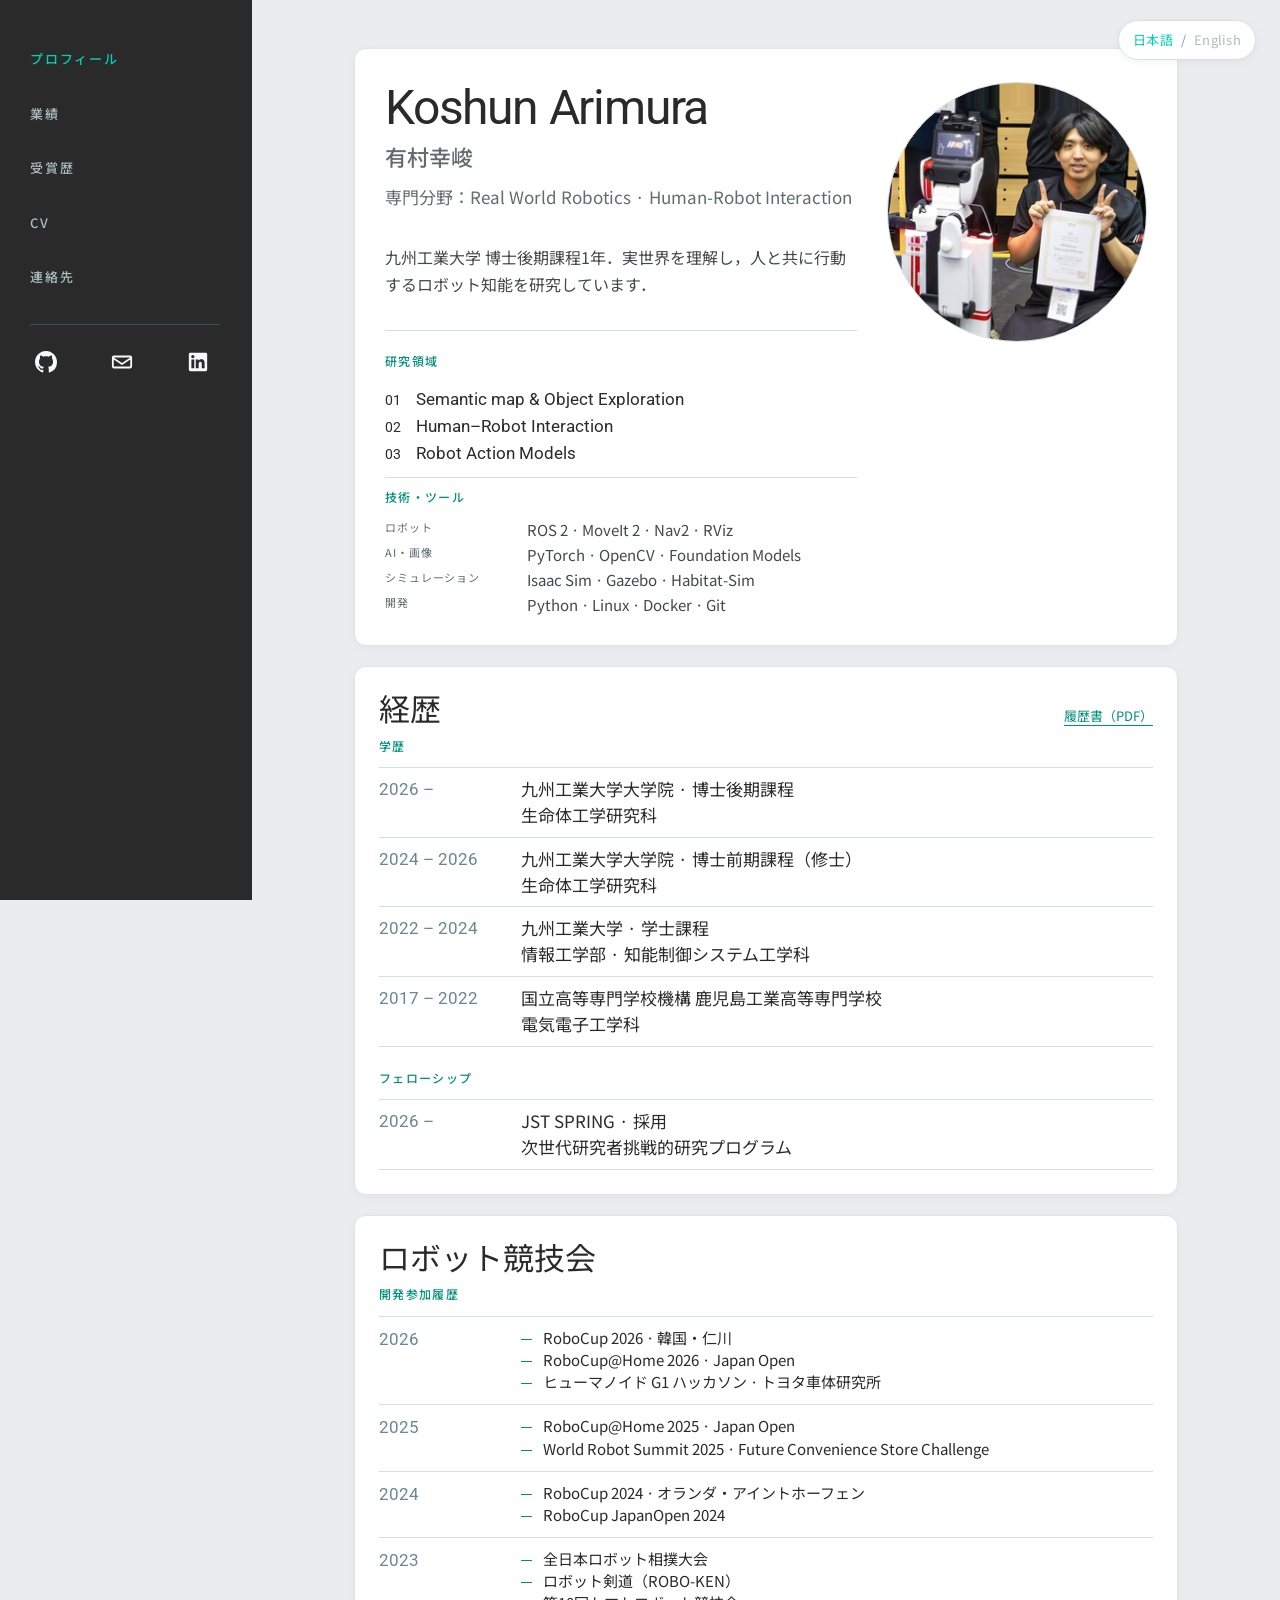
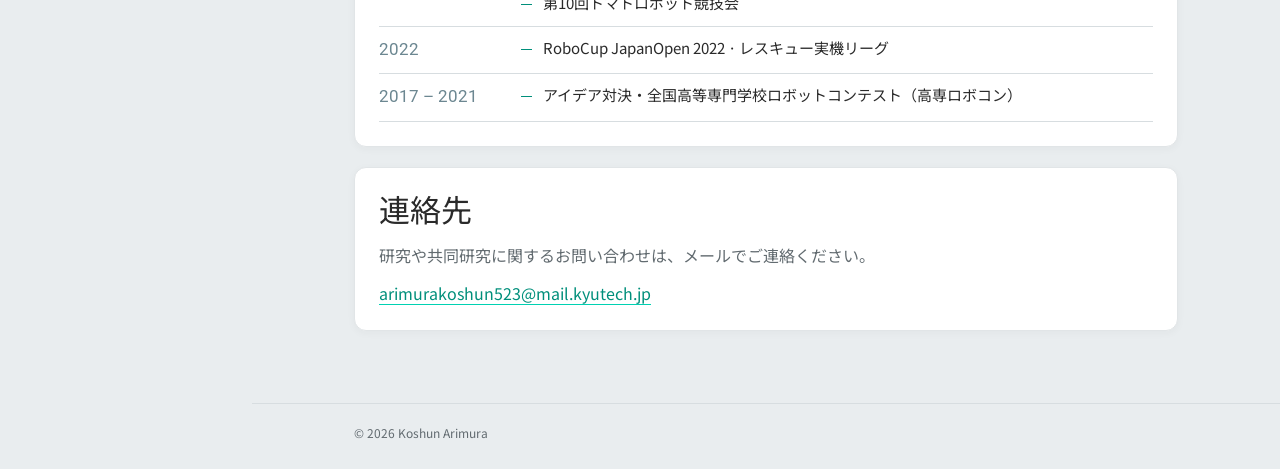
==== ja/index.html @ 0708bdfe "Rename Japanese robotics history label" ====
<!doctype html>
<html lang="ja">
<head>
    <meta charset="utf-8">
    <meta name="viewport" content="width=device-width, initial-scale=1">
    <meta name="description" content="有村幸峻（Koshun Arimura）の公式サイト。九州工業大学博士後期課程で、実世界ロボティクスとHuman–Robot Interactionを研究しています。">
    <meta property="og:site_name" content="Koshun Arimura">
    <meta property="og:title" content="有村幸峻 | Koshun Arimura — ロボティクス研究者">
    <meta property="og:description" content="九州工業大学博士後期課程。実世界ロボティクスとHuman–Robot Interactionを研究しています。">
    <meta property="og:url" content="https://arimurakoshun.github.io/ja/">
    <meta property="og:type" content="website">
    <meta property="og:image" content="https://arimurakoshun.github.io/images/portrait-circle.png">
    <title>有村幸峻 | Koshun Arimura — ロボティクス研究者</title>
    <link rel="alternate" hreflang="en" href="https://arimurakoshun.github.io/">
    <link rel="alternate" hreflang="ja" href="https://arimurakoshun.github.io/ja/">
    <link rel="alternate" hreflang="x-default" href="https://arimurakoshun.github.io/">
    <link rel="icon" href="/favicon.ico" sizes="32x32">
    <link rel="icon" href="/favicon.png" type="image/png" sizes="192x192">
    <link rel="apple-touch-icon" href="/apple-touch-icon.png">
    <link rel="preconnect" href="https://fonts.googleapis.com">
    <link rel="preconnect" href="https://fonts.gstatic.com" crossorigin>
    <link href="https://fonts.googleapis.com/css2?family=Roboto:wght@400;500;600&family=Noto+Sans+JP:wght@400;500;600&family=Oswald:wght@400;500&family=Playfair+Display:wght@400;500&display=swap" rel="stylesheet">
    <link rel="stylesheet" href="../styles.css?v=21">
    <script type="application/ld+json">
    {"@context":"https://schema.org","@type":"Person","name":"Koshun Arimura","alternateName":["Arimura Koshun","有村幸峻","Arimura Koushun"],"url":"https://arimurakoshun.github.io","jobTitle":"Ph.D. Student","affiliation":{"@type":"CollegeOrUniversity","name":"Kyushu Institute of Technology"},"knowsAbout":["Open-World Robotics","Human-Robot Interaction","Robot Action Models"]}
    </script>
    <script type="application/ld+json">
    {
      "@context": "https://schema.org",
      "@type": "WebSite",
      "name": "Koshun Arimura",
      "alternateName": ["有村幸峻", "arimurakoshun.github.io"],
      "url": "https://arimurakoshun.github.io/"
    }
    </script>
    <script src="../main.js" defer></script>
</head>
<body data-page="about">
    <div id="site-sidebar">
        <aside class="site-sidebar">
            <nav class="sidebar-nav" aria-label="Primary navigation">
                <a href="index.html#about" aria-current="page">プロフィール</a>
                <a href="publications.html">業績</a>
                <a href="awards.html">受賞歴</a>
                <a href="https://drive.google.com/file/d/1xxpqyVTEw8NTMN-69hKBbmtLLa6-XXoB/view?usp=sharing" target="_blank" rel="noopener noreferrer">CV</a>
                <a href="index.html#contact">連絡先</a>
            </nav>
        </aside>
    </div>
    <nav class="language-switch" id="site-language-switch" aria-label="Language">
        <a href="/ja/index.html" aria-current="page">日本語</a><span>/</span><a href="/">English</a>
    </nav>
    <main class="page-main">
        <section class="about-hero content" id="about" aria-labelledby="about-title">
            <div class="hero-grid">
                <div class="hero-copy">
                    <h1 id="about-title">Koshun Arimura</h1>
                    <p class="hero-name-ja" lang="ja">有村幸峻</p>
                    <p class="specialties">専門分野：Real World Robotics · Human-Robot Interaction</p>
                    <div class="intro-copy">
                        <p>九州工業大学 博士後期課程1年．実世界を理解し，人と共に行動するロボット知能を研究しています．</p>
                    </div>
                    <div class="hero-detail">
                        <h2 class="eyebrow">研究領域</h2>
                        <ol class="focus-list">
                            <li><span class="focus-index">01</span>Semantic map &amp; Object Exploration</li>
                            <li><span class="focus-index">02</span>Human–Robot Interaction</li>
                            <li><span class="focus-index">03</span>Robot Action Models</li>
                        </ol>
                    </div>
                    <div class="hero-detail tools-detail">
                        <h2 class="eyebrow">技術・ツール</h2>
                        <dl class="tool-list">
                            <div><dt>ロボット</dt><dd>ROS 2 · MoveIt 2 · Nav2 · RViz</dd></div>
                            <div><dt>AI・画像</dt><dd>PyTorch · OpenCV · Foundation Models</dd></div>
                            <div><dt>シミュレーション</dt><dd>Isaac Sim · Gazebo · Habitat-Sim</dd></div>
                            <div><dt>開発</dt><dd>Python · Linux · Docker · Git</dd></div>
                        </dl>
                    </div>
                </div>
                <figure class="portrait"><img src="../images/portrait-circle.png" alt="サービスロボットと有村幸峻" width="260" height="260"></figure>
            </div>
        </section>

        <section class="section-shell" id="cv" aria-labelledby="cv-title">
            <div class="content">
                <div class="section-title-row">
                    <h2 class="section-title" id="cv-title">経歴</h2>
                    <a class="cv-pdf-link" href="https://drive.google.com/file/d/1xxpqyVTEw8NTMN-69hKBbmtLLa6-XXoB/view?usp=sharing" target="_blank" rel="noopener noreferrer">履歴書（PDF）</a>
                </div>
                <h3 class="eyebrow section-eyebrow">学歴</h3>
                <div class="cv-list">
                    <div class="cv-row"><span class="year">2026 –</span><div><p>九州工業大学大学院 · 博士後期課程</p><p>生命体工学研究科</p></div></div>
                    <div class="cv-row"><span class="year">2024 – 2026</span><div><p>九州工業大学大学院 · 博士前期課程（修士）</p><p>生命体工学研究科</p></div></div>
                    <div class="cv-row"><span class="year">2022 – 2024</span><div><p>九州工業大学 · 学士課程</p><p>情報工学部 · 知能制御システム工学科</p></div></div>
                    <div class="cv-row"><span class="year">2017 – 2022</span><div><p>国立高等専門学校機構 鹿児島工業高等専門学校</p><p>電気電子工学科</p></div></div>
                </div>

                <h3 class="eyebrow section-eyebrow fellowship-heading">フェローシップ</h3>
                <div class="cv-list">
                    <div class="cv-row"><span class="year">2026 –</span><div><p>JST SPRING · 採用</p><p>次世代研究者挑戦的研究プログラム</p></div></div>
                </div>
            </div>
        </section>

        <section class="section-shell" id="competitions" aria-labelledby="competitions-title">
            <div class="content">
                <h2 class="section-title" id="competitions-title">ロボット競技会</h2>
                <p class="eyebrow section-eyebrow">開発参加履歴</p>
                <div class="competition-list">
                    <div class="competition-row"><span class="year">2026</span><ul><li>RoboCup 2026 · 韓国・仁川</li><li>RoboCup@Home 2026 · Japan Open</li><li>ヒューマノイド G1 ハッカソン · トヨタ車体研究所</li></ul></div>
                    <div class="competition-row"><span class="year">2025</span><ul><li>RoboCup@Home 2025 · Japan Open</li><li>World Robot Summit 2025 · Future Convenience Store Challenge</li></ul></div>
                    <div class="competition-row"><span class="year">2024</span><ul><li>RoboCup 2024 · オランダ・アイントホーフェン</li><li>RoboCup JapanOpen 2024</li></ul></div>
                    <div class="competition-row"><span class="year">2023</span><ul><li>全日本ロボット相撲大会</li><li>ロボット剣道（ROBO-KEN）</li><li>第10回トマトロボット競技会</li></ul></div>
                    <div class="competition-row"><span class="year">2022</span><ul><li>RoboCup JapanOpen 2022 · レスキュー実機リーグ</li></ul></div>
                    <div class="competition-row"><span class="year">2017 – 2021</span><ul><li>アイデア対決・全国高等専門学校ロボットコンテスト（高専ロボコン）</li></ul></div>
                </div>
            </div>
        </section>

        <section class="section-shell contact-section" id="contact" aria-labelledby="contact-title">
            <div class="content">
                <h2 class="section-title" id="contact-title">連絡先</h2>
                <p>研究や共同研究に関するお問い合わせは、メールでご連絡ください。</p>
                <a href="mailto:arimurakoshun523@mail.kyutech.jp">arimurakoshun523@mail.kyutech.jp</a>
            </div>
        </section>
        <footer id="site-footer"></footer>
    </main>
</body>
</html>
---- styles.css ----
:root {
    color-scheme: light;
    --background: #e9edef;
    --ink: #2a2a2a;
    --soft: #626b70;
    --line: #d7dde0;
    --accent: #00d1b2;
    --accent-dark: #008f7b;
    --sidebar-width: 252px;
    --serif: Roboto, 'Noto Sans JP', sans-serif;
    --sans: Roboto, 'Noto Sans JP', sans-serif;
    --numbers: Roboto, 'Noto Sans JP', sans-serif;
}

*, *::before, *::after { box-sizing: border-box; }
html { scroll-behavior: smooth; }
body {
    margin: 0;
    background: var(--background);
    color: var(--ink);
    font-family: var(--sans);
    font-size: 16px;
    line-height: 1.55;
    -webkit-font-smoothing: antialiased;
}
body:lang(ja), [lang="ja"] { font-family: 'Noto Sans JP', sans-serif; }
a { color: inherit; }
img { max-width: 100%; }
h1, h2, h3, p, figure, ol, ul, dl, dd { margin: 0; }
:focus-visible { outline: 2px solid var(--accent-dark); outline-offset: 4px; }

.site-sidebar {
    position: fixed;
    inset: 0 auto 0 0;
    z-index: 10;
    width: var(--sidebar-width);
    padding: 43px 30px;
    background: var(--ink);
    color: #f8f9fa;
}
.sidebar-nav { display: flex; flex-direction: column; align-items: flex-start; gap: 23px; }
.sidebar-nav a {
    display: inline-block;
    padding: 8px 0;
    color: #aabcc2;
    font-size: 13px;
    font-weight: 500;
    line-height: 1.2;
    letter-spacing: .14em;
    text-decoration: none;
    text-transform: uppercase;
    transition: color .2s ease;
}
.sidebar-nav a:hover, .sidebar-nav a[aria-current="page"] { color: var(--accent); }
.language-switch { position: fixed; top: 20px; right: 24px; z-index: 20; display: flex; align-items: center; gap: 8px; margin: 0; padding: 9px 14px; border: 1px solid #d8dfe2; border-radius: 999px; background: #fff; color: #89979c; font-size: 13px; letter-spacing: .02em; box-shadow: 0 2px 8px rgb(42 42 42 / 5%); }
.language-switch a { color: #aabcc2; text-decoration: none; }
.language-switch a:hover, .language-switch a[aria-current="page"] { color: var(--accent); }
.social-links {
    display: flex;
    justify-content: space-between;
    align-items: center;
    width: 190px;
    margin-top: 31px;
    padding: 26px 5px 0;
    border-top: 1px solid #454d50;
}
.social-link { display: inline-flex; width: 28px; height: 28px; color: #f8f9fa; }
.social-link:hover { color: var(--accent); }
.social-link svg { width: 22px; height: 22px; }

.page-main { min-height: 100vh; margin-left: var(--sidebar-width); }
.content { width: min(824px, calc(100% - 80px)); margin-inline: auto; }
.eyebrow {
    color: var(--accent-dark);
    font-family: var(--sans);
    font-size: 12px;
    font-weight: 500;
    line-height: 1.3;
    letter-spacing: .11em;
    text-transform: uppercase;
}
.about-hero { margin-top: 48px; padding: 30px 30px 0; border: 1px solid #e1e5e7; border-radius: 12px; background: #fff; box-shadow: 0 2px 8px rgb(42 42 42 / 4%); }
.hero-grid { display: grid; grid-template-columns: minmax(0, 1fr) 260px; gap: 30px; padding: 0 0 28px; }
.hero-copy h1, .page-header h1 {
    font-family: var(--serif);
    font-size: clamp(40px, 3.9vw, 48px);
    font-weight: 400;
    line-height: 1.2;
    letter-spacing: -.025em;
}
.specialties { margin-top: 14px; color: var(--soft); font-size: 17px; line-height: 1.45; }
.intro-copy { margin-top: 34px; color: #42484b; }
.intro-copy p { line-height: 1.7; }
.hero-detail { margin-top: 32px; padding-top: 24px; border-top: 1px solid var(--line); }
.focus-list { list-style: none; padding: 0; margin-top: 15px; }
.focus-list li { display: flex; gap: 15px; align-items: baseline; padding: 2px 0; font-family: var(--serif); font-size: 17px; line-height: 1.35; }
.focus-index { flex: 0 0 16px; font-family: var(--numbers); font-size: 14px; }
.focus-ampersand { font-family: inherit; }
.tools-detail { margin-top: 10px; padding-top: 13px; }
.tool-list { margin-top: 11px; }
.tool-list > div { display: grid; grid-template-columns: 142px minmax(0, 1fr); gap: 0; padding: 2px 0; }
.tool-list dt { color: var(--soft); font-size: 11px; letter-spacing: .08em; text-transform: uppercase; }
.tool-list dd { color: #42484b; font-size: 15px; line-height: 1.4; }
.portrait { padding-top: 3px; }
.portrait img { display: block; width: 260px; height: 260px; border-radius: 50%; border: 1px solid var(--line); object-fit: cover; }

.section-shell { padding: 0; margin: 20px 0; }
.section-shell > .content { padding: 24px; border: 1px solid #e1e5e7; border-radius: 12px; background: #fff; box-shadow: 0 2px 8px rgb(42 42 42 / 4%); }
.section-title { font-family: var(--serif); font-size: 31px; font-weight: 400; line-height: 1.3; }
.section-title-row { display: flex; justify-content: space-between; align-items: baseline; gap: 16px; }
.cv-pdf-link { color: var(--accent-dark); font-size: 13px; text-decoration: underline; text-underline-offset: 4px; white-space: nowrap; }
.section-eyebrow { margin-top: 8px; margin-bottom: 12px; }
.cv-list, .competition-list { border-bottom: 1px solid var(--line); }
.cv-row, .competition-row { display: grid; grid-template-columns: 142px minmax(0, 1fr); border-top: 1px solid var(--line); padding: 9px 0 10px; }
.year { color: #6c8791; font-family: var(--numbers); font-size: 17px; font-weight: 400; line-height: 1.5; white-space: nowrap; }
.cv-row p { font-size: 17px; line-height: 1.4; }
.cv-row p + p { margin-top: 2px; }
.fellowship-heading { margin-top: 25px; }
.competition-row { padding: 10px 0 11px; }
.competition-row ul { list-style: none; padding: 0; }
.competition-row li { display: flex; gap: 11px; align-items: baseline; font-size: 15px; line-height: 1.48; }
.competition-row li::before { content: ''; flex: 0 0 11px; height: 1px; background: var(--accent-dark); transform: translateY(-4px); }
.contact-section { padding-bottom: 52px; }
.contact-section p { margin-top: 11px; color: var(--soft); }
.contact-section a { display: inline-block; margin-top: 13px; color: var(--accent-dark); text-decoration-color: var(--accent); text-underline-offset: 4px; overflow-wrap: anywhere; }

.page-content { padding-bottom: 48px; }
.page-header { padding: 80px 0 31px; }
.page-header > p { margin-top: 12px; color: var(--soft); }
.year-nav { display: flex; flex-wrap: wrap; gap: 8px; margin-top: 20px; }
.year-nav a { padding: 5px 12px; border: 1px solid #d5dbde; border-radius: 999px; color: var(--soft); font-family: var(--numbers); font-size: 14px; text-decoration: none; transition: background-color .2s ease, color .2s ease, border-color .2s ease; }
.year-nav a:hover { border-color: var(--accent-dark); background: #fff; color: var(--accent-dark); }
.year-group { display: grid; grid-template-columns: 142px minmax(0, 1fr); gap: 0; margin-top: 20px; padding: 24px; border: 1px solid #e1e5e7; border-radius: 12px; background: #fff; box-shadow: 0 2px 8px rgb(42 42 42 / 4%); }
.year-group .year { font-size: 19px; }
.citation-list { list-style: none; padding: 0; }
.citation-list li { font-family: var(--serif); font-size: 15.5px; line-height: 1.65; overflow-wrap: break-word; }
.citation-list li[lang="ja"] { font-family: 'Noto Sans JP', sans-serif; font-size: 15px; line-height: 1.75; }
.citation-list li + li { margin-top: 20px; }
.citation-list .author-name { font-weight: 700; text-decoration: underline; text-decoration-thickness: 1px; text-underline-offset: 3px; }
.citation-list a { color: var(--accent-dark); text-decoration: underline; text-underline-offset: 3px; }

.awards-section { margin-top: 22px; padding: 24px; border: 1px solid #e1e5e7; border-radius: 12px; background: #fff; box-shadow: 0 2px 8px rgb(42 42 42 / 4%); }
.awards-section + .awards-section { margin-top: 20px; }
.awards-section .section-eyebrow { margin: 0 0 18px; }
.award-year-group { display: grid; grid-template-columns: 142px minmax(0, 1fr); padding: 12px 0; }
.award-year-group .year { font-size: 19px; }
.award-entry + .award-entry { margin-top: 20px; }
.award-entry h3 { font-family: var(--serif); font-size: 18px; font-weight: 400; line-height: 1.4; }
.award-description { margin-top: 7px; color: var(--soft); font-size: 13px; }
.award-meta { display: flex; flex-wrap: wrap; gap: 7px 26px; margin-top: 7px; font-size: 13px; }
.award-meta strong { min-width: 125px; color: var(--accent-dark); font-size: 12px; font-weight: 500; letter-spacing: .07em; text-transform: uppercase; }
.award-meta span { color: var(--soft); }

#site-footer { border-top: 1px solid var(--line); }
.footer-content { display: flex; justify-content: space-between; gap: 20px; padding: 20px 0 27px; color: var(--soft); font-size: 12px; }

@media (max-width: 1050px) {
    .hero-grid { grid-template-columns: minmax(0, 1fr) 210px; gap: 34px; }
    .portrait img { width: 210px; height: 210px; }
    .content { width: min(824px, calc(100% - 56px)); }
}

@media (max-width: 900px) {
    .site-sidebar { position: sticky; inset: 0 0 auto; width: 100%; height: auto; padding: 10px 25px; display: flex; justify-content: space-between; align-items: center; gap: 18px; }
    .sidebar-nav { flex-direction: row; flex-wrap: wrap; gap: 5px 18px; }
    .sidebar-nav a { padding: 7px 0; font-size: 12px; }
    .social-links { flex: 0 0 auto; width: auto; gap: 14px; margin: 0; padding: 0; border: 0; }
    .social-link, .social-link svg { width: 19px; height: 19px; }
    .page-main { margin-left: 0; }
    .content { width: min(824px, calc(100% - 50px)); }
    .about-hero { margin-top: 28px; }
    .page-header { padding-top: 48px; }
}

@media (max-width: 680px) {
    .site-sidebar { flex-wrap: wrap; padding: 8px 18px 10px; }
    .sidebar-nav { width: 100%; justify-content: space-between; gap: 4px 8px; }
    .sidebar-nav a { font-size: 10px; letter-spacing: .07em; }
    .language-switch { top: 10px; right: 10px; padding: 6px 10px; font-size: 11px; }
    .social-links { gap: 18px; }
    .content { width: calc(100% - 36px); }
    .about-hero { padding: 20px 18px 0; }
    .hero-grid { display: flex; flex-direction: column-reverse; gap: 23px; }
    .portrait img { width: 160px; height: 160px; }
    .hero-copy h1, .page-header h1 { font-size: 38px; }
    .specialties { font-size: 16px; }
    .intro-copy { margin-top: 30px; }
    .intro-copy br { display: none; }
    .tool-list > div { grid-template-columns: 110px minmax(0, 1fr); gap: 8px; }
    .cv-row, .competition-row, .year-group, .award-year-group { grid-template-columns: 1fr; gap: 7px; }
    .section-title-row { flex-wrap: wrap; }
    .cv-row p { font-size: 16px; }
    .year { font-size: 16px; }
    .year-group { padding: 22px 0 27px; }
    .citation-list li + li { margin-top: 20px; }
    .award-meta strong { min-width: 112px; }
    .footer-content { flex-direction: column; gap: 3px; }
}

@media (prefers-reduced-motion: reduce) {
    html { scroll-behavior: auto; }
    .sidebar-nav a { transition: none; }
}

.hero-name-ja {
    margin-top: 4px;
    color: var(--soft);
    font-family: 'Noto Sans JP', sans-serif;
    font-size: 22px;
    font-weight: 500;
    line-height: 1.4;
}
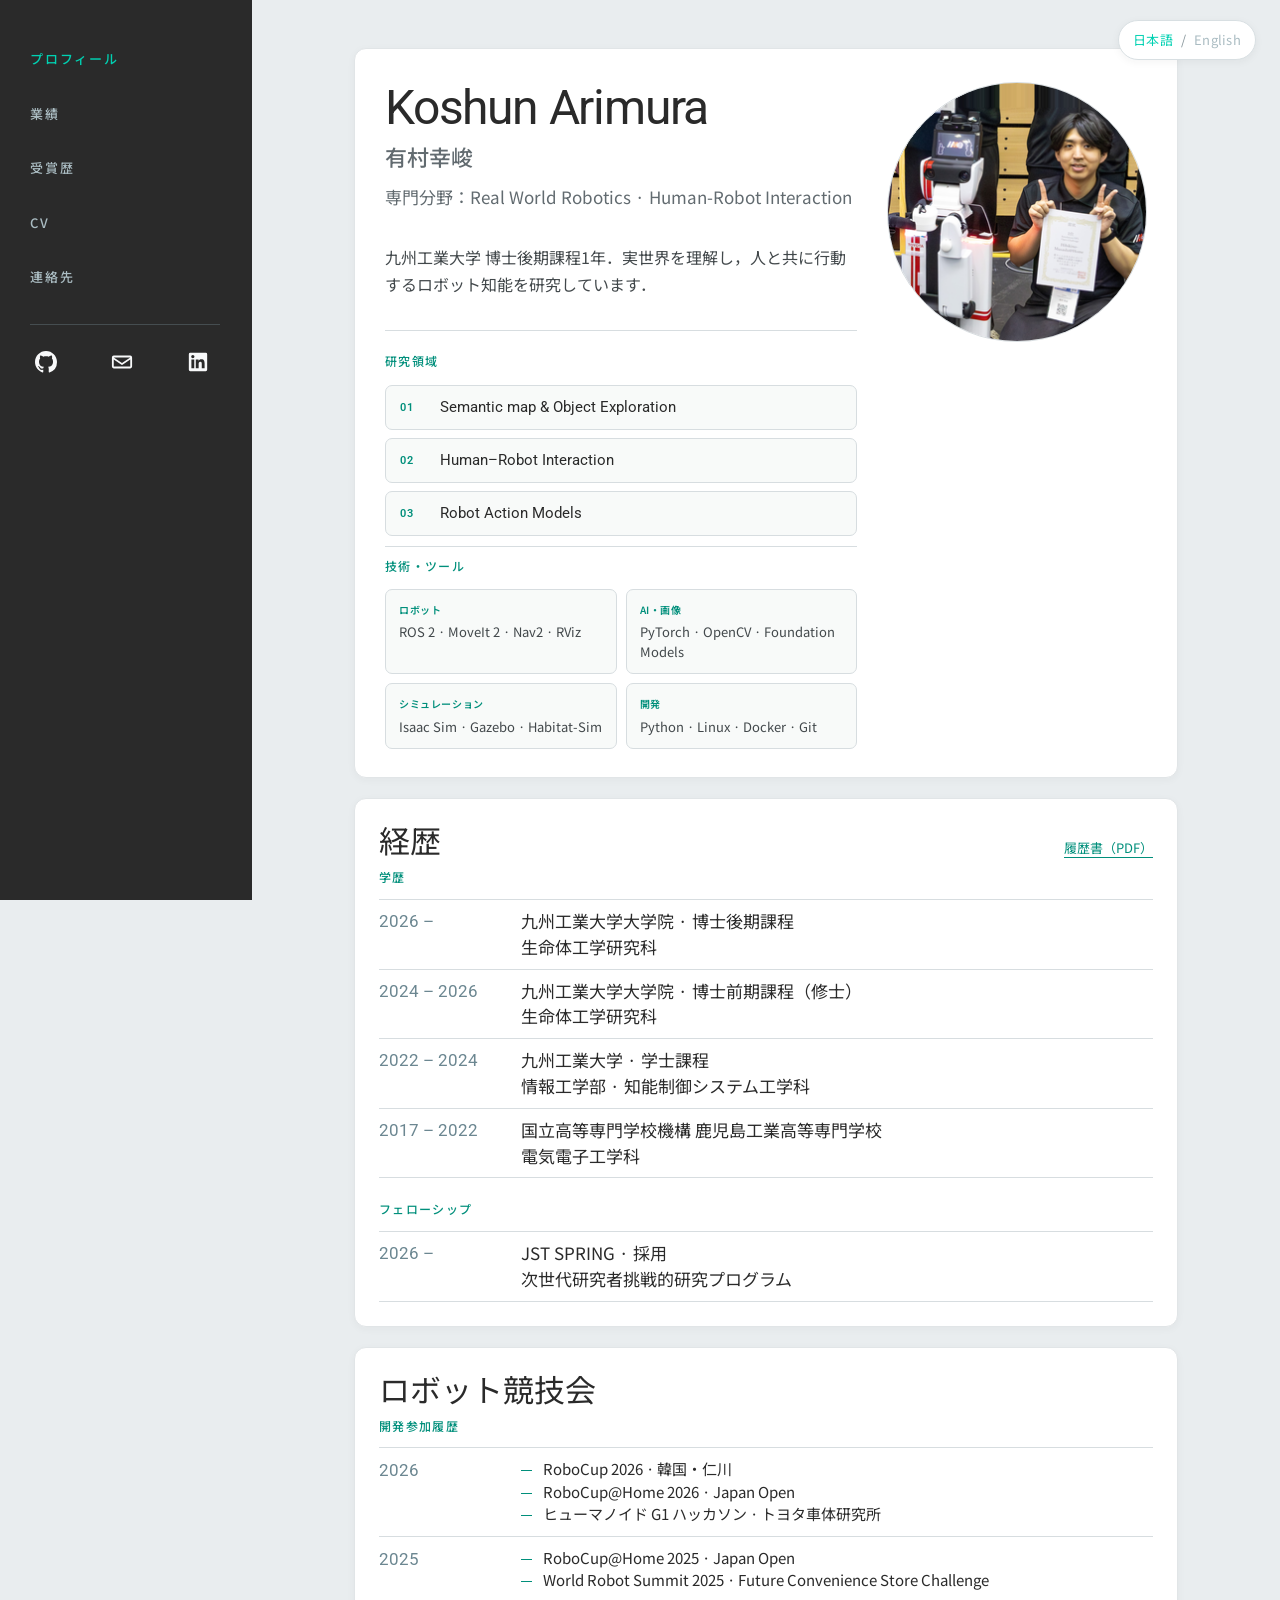
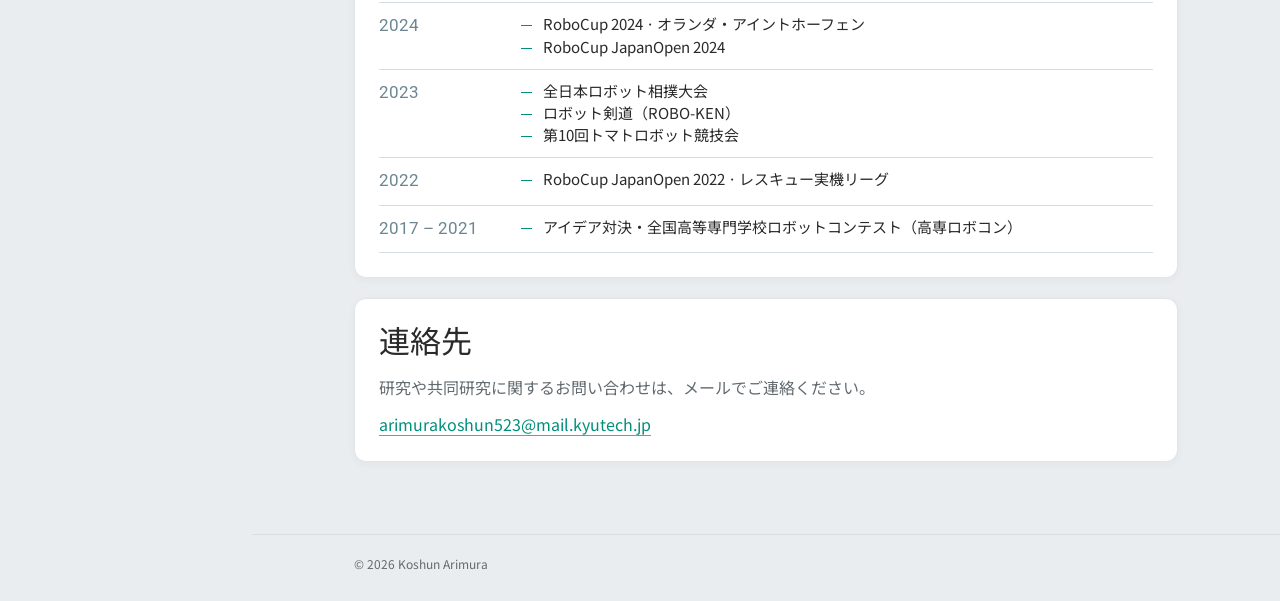
==== commit 85af8d64: "Improve Japanese research and tools layout" ====
--- a/ja/index.html
+++ b/ja/index.html
@@ -20,7 +20,7 @@
     <link rel="preconnect" href="https://fonts.googleapis.com">
     <link rel="preconnect" href="https://fonts.gstatic.com" crossorigin>
     <link href="https://fonts.googleapis.com/css2?family=Roboto:wght@400;500;600&family=Noto+Sans+JP:wght@400;500;600&family=Oswald:wght@400;500&family=Playfair+Display:wght@400;500&display=swap" rel="stylesheet">
-    <link rel="stylesheet" href="../styles.css?v=21">
+    <link rel="stylesheet" href="../styles.css?v=23">
     <script type="application/ld+json">
     {"@context":"https://schema.org","@type":"Person","name":"Koshun Arimura","alternateName":["Arimura Koshun","有村幸峻","Arimura Koushun"],"url":"https://arimurakoshun.github.io","jobTitle":"Ph.D. Student","affiliation":{"@type":"CollegeOrUniversity","name":"Kyushu Institute of Technology"},"knowsAbout":["Open-World Robotics","Human-Robot Interaction","Robot Action Models"]}
     </script>
@@ -64,8 +64,8 @@
                         <h2 class="eyebrow">研究領域</h2>
                         <ol class="focus-list">
                             <li><span class="focus-index">01</span>Semantic map &amp; Object Exploration</li>
-                            <li><span class="focus-index">02</span>Human–Robot Interaction</li>
-                            <li><span class="focus-index">03</span>Robot Action Models</li>
+                            <li><span class="focus-index">02</span><span>Human–Robot Interaction</span></li>
+                            <li><span class="focus-index">03</span><span>Robot Action Models</span></li>
                         </ol>
                     </div>
                     <div class="hero-detail tools-detail">
--- a/styles.css
+++ b/styles.css
@@ -147,9 +147,18 @@
 .award-entry + .award-entry { margin-top: 20px; }
 .award-entry h3 { font-family: var(--serif); font-size: 18px; font-weight: 400; line-height: 1.4; }
 .award-description { margin-top: 7px; color: var(--soft); font-size: 13px; }
-.award-meta { display: flex; flex-wrap: wrap; gap: 7px 26px; margin-top: 7px; font-size: 13px; }
-.award-meta strong { min-width: 125px; color: var(--accent-dark); font-size: 12px; font-weight: 500; letter-spacing: .07em; text-transform: uppercase; }
-.award-meta span { color: var(--soft); }
+.award-meta { display: flex; flex-wrap: wrap; align-items: center; gap: 7px 10px; margin-top: 9px; font-size: 13px; }
+.award-meta strong { display: inline-flex; align-items: center; min-width: 0; padding: 3px 9px; border-radius: 4px; background: #e8f5f2; color: var(--accent-dark); font-size: 12px; font-weight: 600; line-height: 1.4; }
+.award-meta span { padding-left: 10px; border-left: 1px solid var(--line); color: var(--soft); }
+
+
+body:lang(ja) .focus-list { display: grid; gap: 8px; margin-top: 14px; }
+body:lang(ja) .focus-list li { align-items: center; gap: 14px; padding: 11px 14px; border: 1px solid var(--line); border-radius: 7px; background: #f8faf9; font-family: var(--sans); font-size: 15px; line-height: 1.4; }
+body:lang(ja) .focus-index { flex: 0 0 26px; color: var(--accent-dark); font-size: 11px; font-weight: 600; letter-spacing: .05em; }
+body:lang(ja) .tool-list { display: grid; grid-template-columns: repeat(2, minmax(0, 1fr)); gap: 9px; margin-top: 13px; }
+body:lang(ja) .tool-list > div { display: flex; flex-direction: column; gap: 5px; padding: 12px 13px; border: 1px solid var(--line); border-radius: 7px; background: #f8faf9; }
+body:lang(ja) .tool-list dt { color: var(--accent-dark); font-size: 10px; font-weight: 600; letter-spacing: .06em; }
+body:lang(ja) .tool-list dd { color: #42484b; font-size: 13px; line-height: 1.5; }
 
 #site-footer { border-top: 1px solid var(--line); }
 .footer-content { display: flex; justify-content: space-between; gap: 20px; padding: 20px 0 27px; color: var(--soft); font-size: 12px; }
@@ -187,13 +196,13 @@
     .intro-copy { margin-top: 30px; }
     .intro-copy br { display: none; }
     .tool-list > div { grid-template-columns: 110px minmax(0, 1fr); gap: 8px; }
+    body:lang(ja) .tool-list { grid-template-columns: 1fr; }
     .cv-row, .competition-row, .year-group, .award-year-group { grid-template-columns: 1fr; gap: 7px; }
     .section-title-row { flex-wrap: wrap; }
     .cv-row p { font-size: 16px; }
     .year { font-size: 16px; }
     .year-group { padding: 22px 0 27px; }
     .citation-list li + li { margin-top: 20px; }
-    .award-meta strong { min-width: 112px; }
     .footer-content { flex-direction: column; gap: 3px; }
 }
 
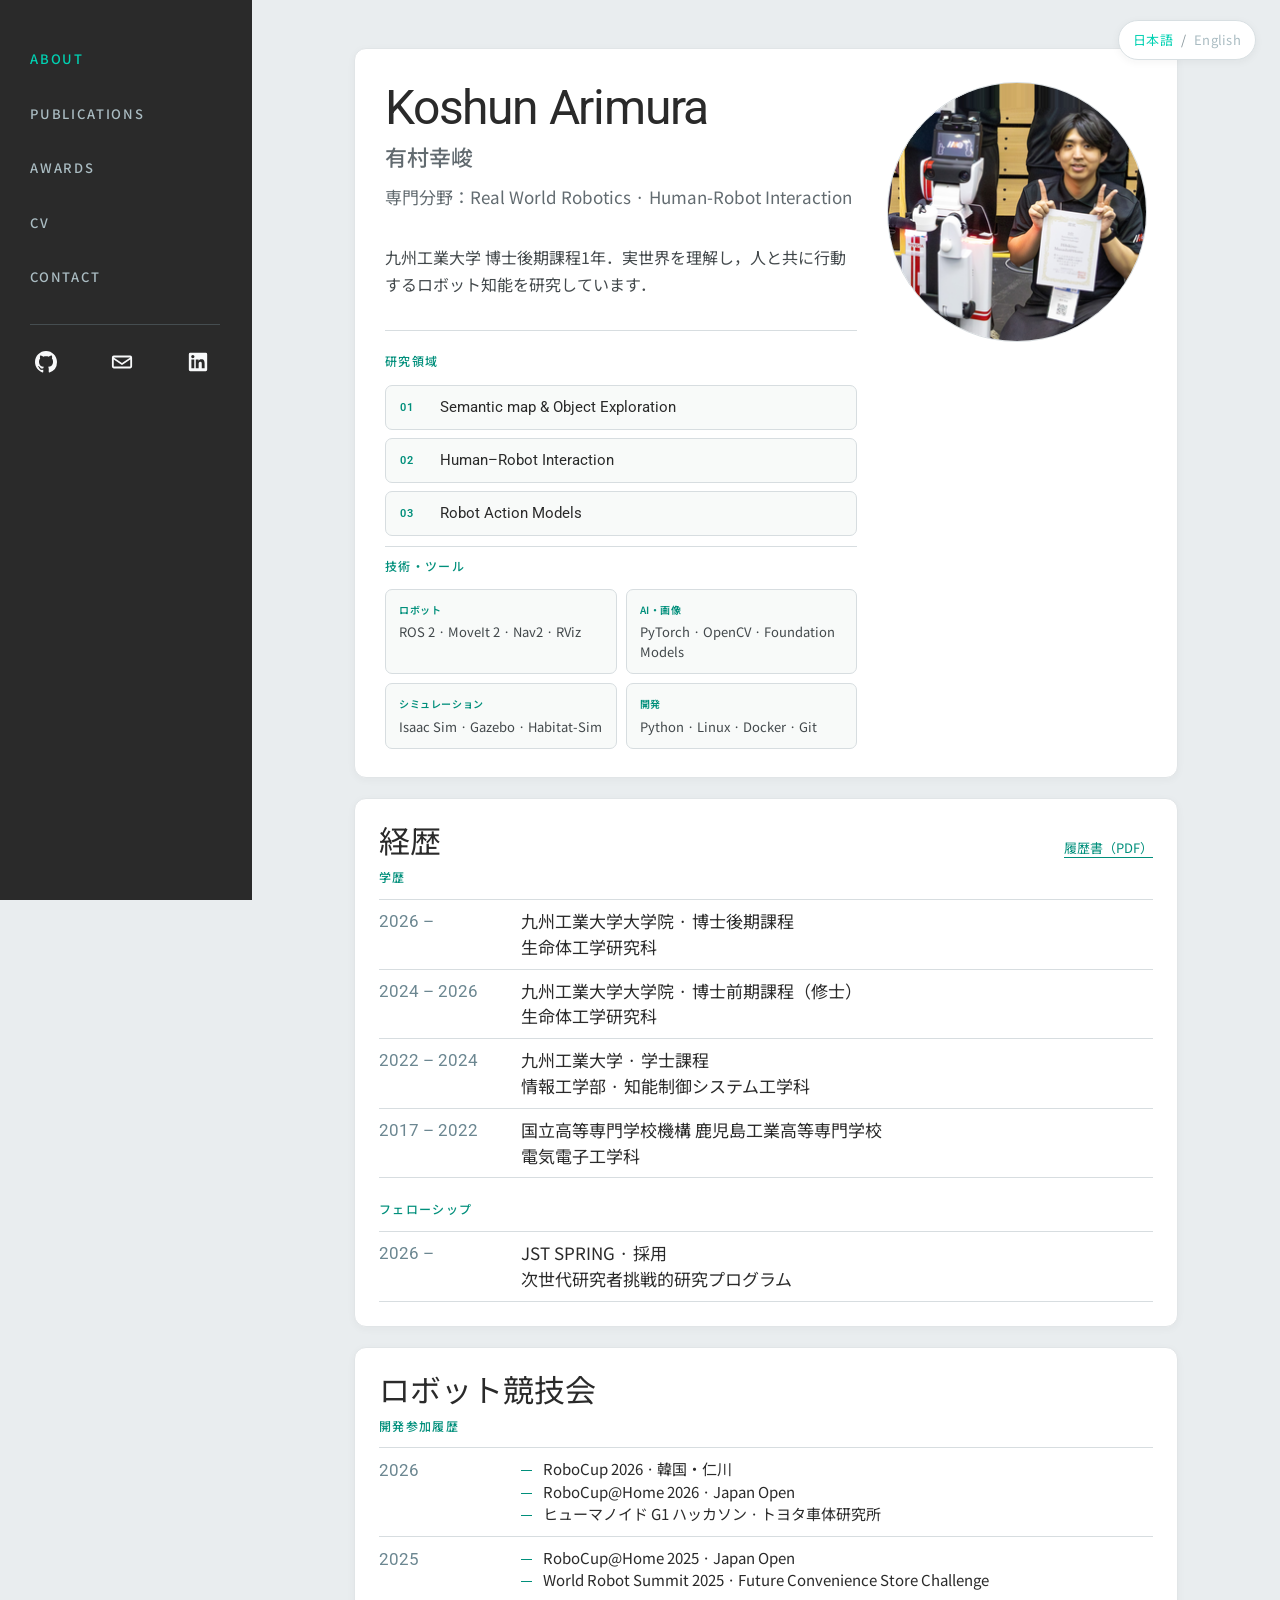
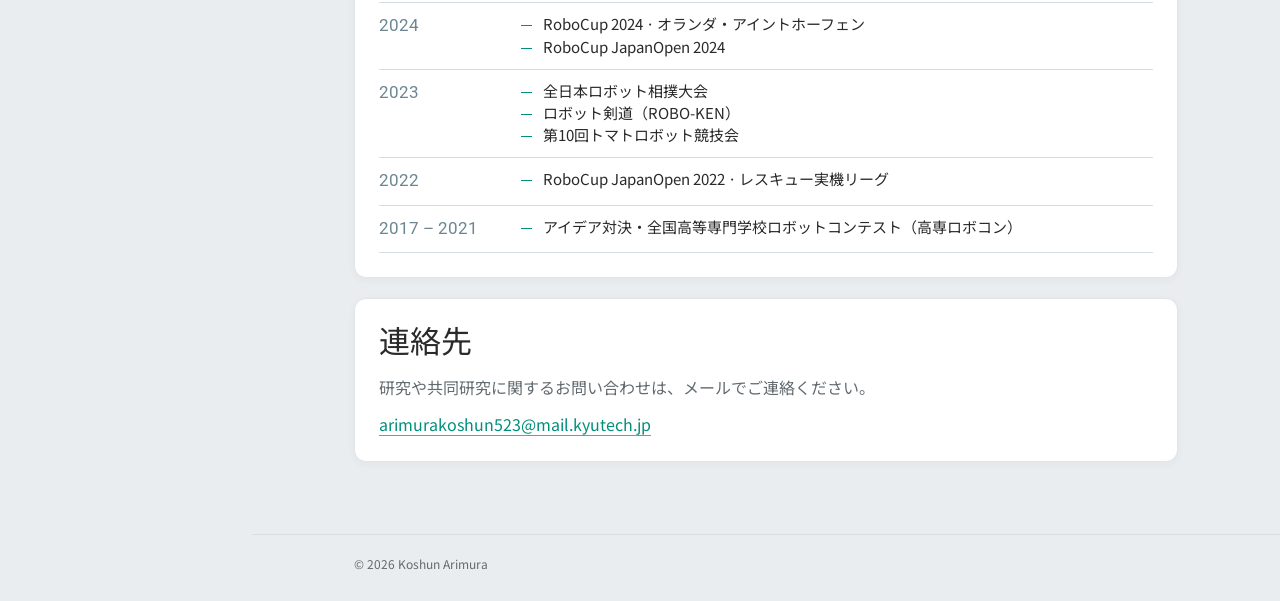
==== commit b786dce4: "Keep sidebar navigation in English" ====
--- a/ja/index.html
+++ b/ja/index.html
@@ -33,17 +33,17 @@
       "url": "https://arimurakoshun.github.io/"
     }
     </script>
-    <script src="../main.js" defer></script>
+    <script src="../main.js?v=2" defer></script>
 </head>
 <body data-page="about">
     <div id="site-sidebar">
         <aside class="site-sidebar">
             <nav class="sidebar-nav" aria-label="Primary navigation">
-                <a href="index.html#about" aria-current="page">プロフィール</a>
-                <a href="publications.html">業績</a>
-                <a href="awards.html">受賞歴</a>
+                <a href="index.html#about" aria-current="page">About</a>
+                <a href="publications.html">Publications</a>
+                <a href="awards.html">Awards</a>
                 <a href="https://drive.google.com/file/d/1xxpqyVTEw8NTMN-69hKBbmtLLa6-XXoB/view?usp=sharing" target="_blank" rel="noopener noreferrer">CV</a>
-                <a href="index.html#contact">連絡先</a>
+                <a href="index.html#contact">Contact</a>
             </nav>
         </aside>
     </div>
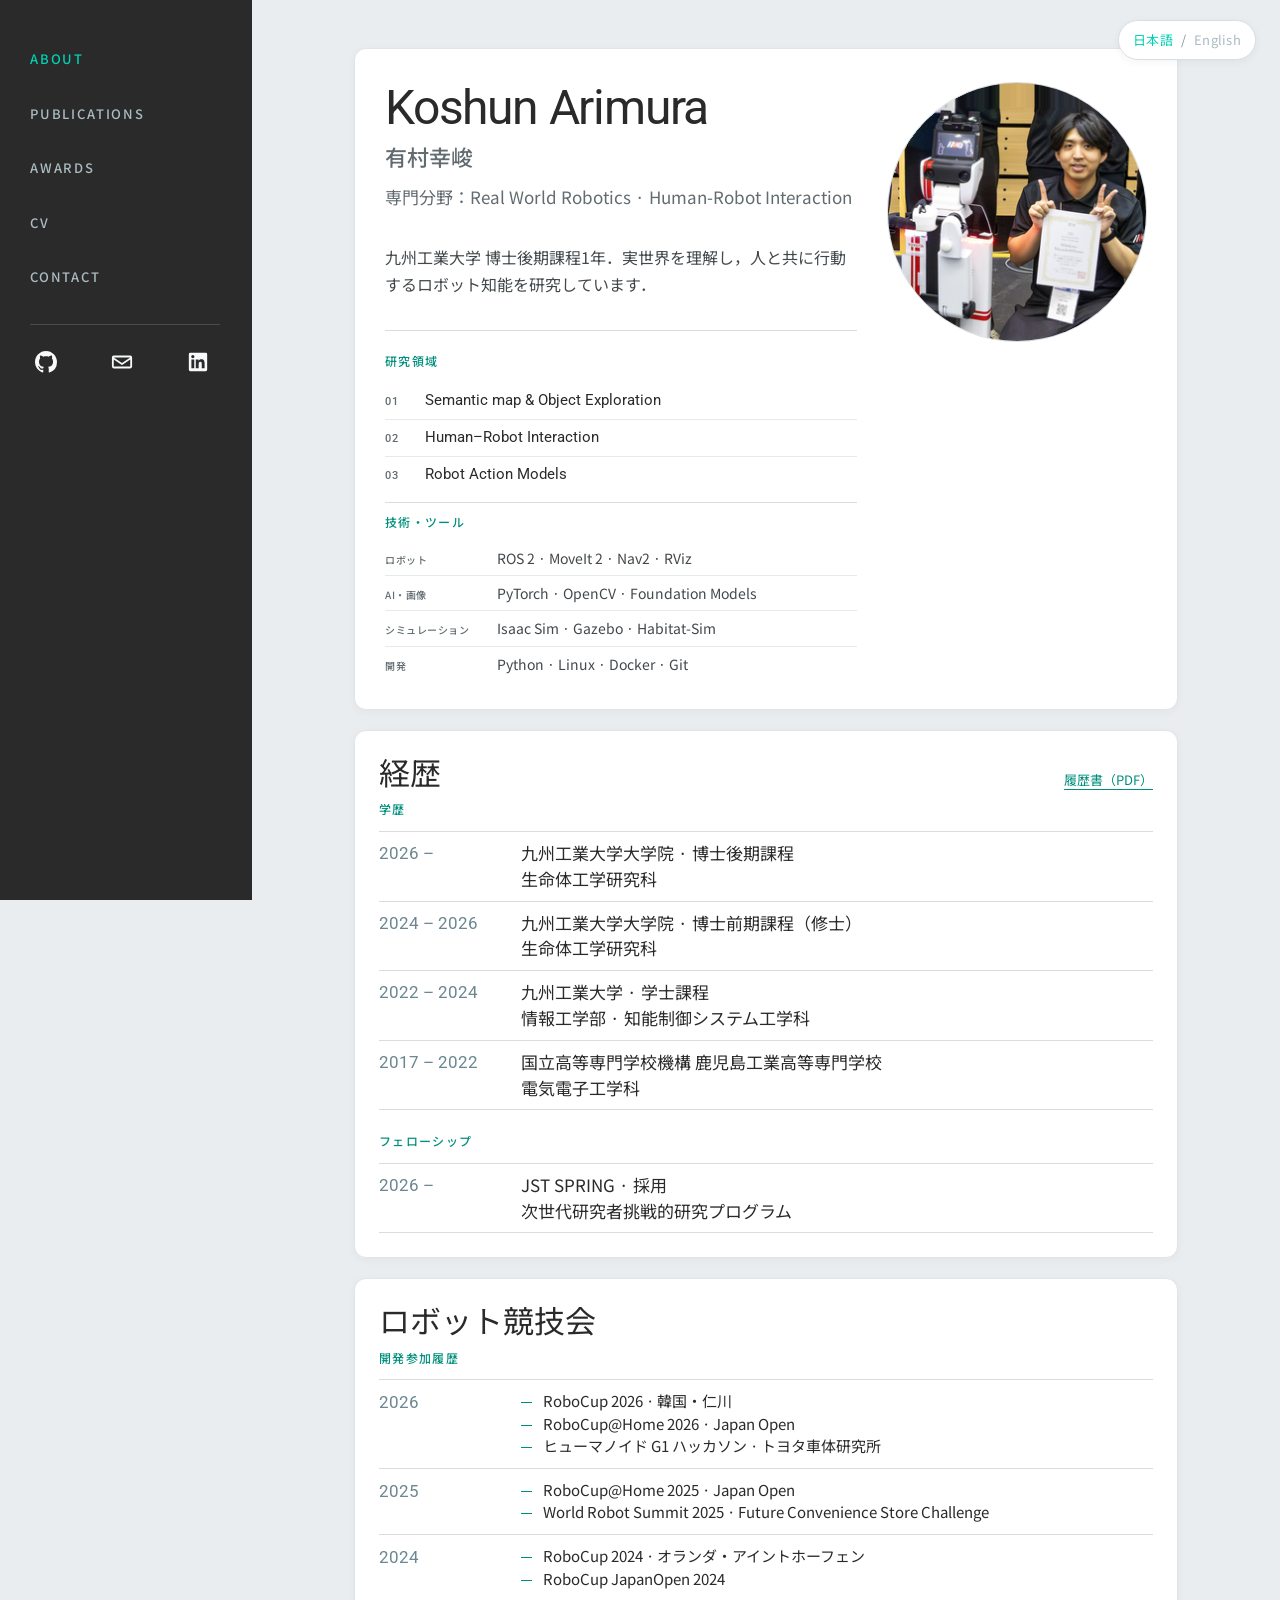
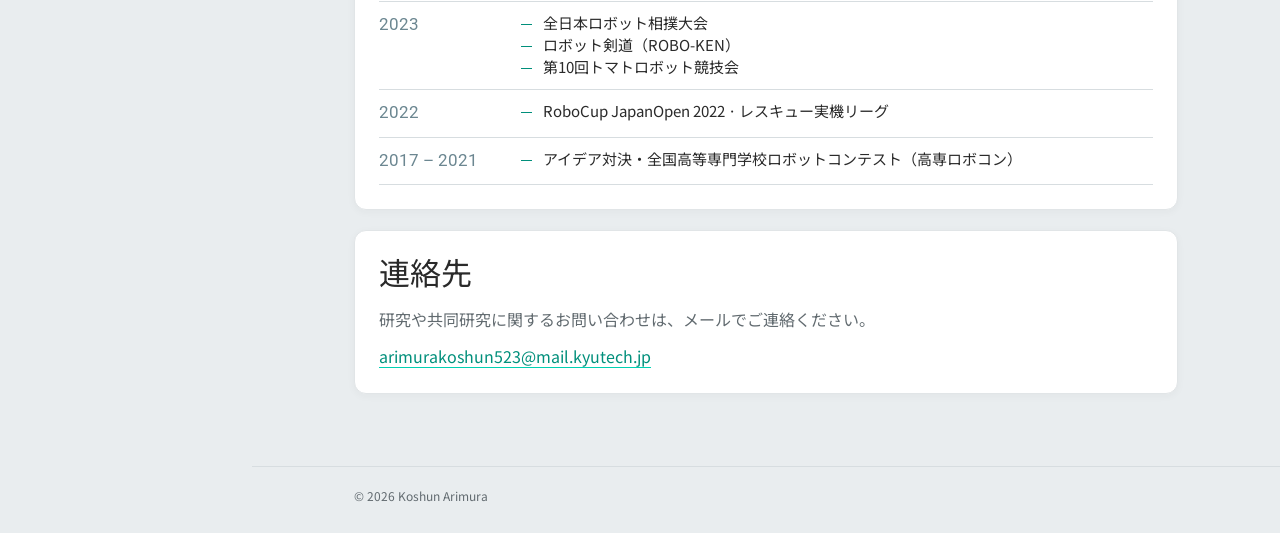
==== commit 5840d203: "Simplify Japanese focus and tools styling" ====
--- a/ja/index.html
+++ b/ja/index.html
@@ -20,7 +20,7 @@
     <link rel="preconnect" href="https://fonts.googleapis.com">
     <link rel="preconnect" href="https://fonts.gstatic.com" crossorigin>
     <link href="https://fonts.googleapis.com/css2?family=Roboto:wght@400;500;600&family=Noto+Sans+JP:wght@400;500;600&family=Oswald:wght@400;500&family=Playfair+Display:wght@400;500&display=swap" rel="stylesheet">
-    <link rel="stylesheet" href="../styles.css?v=23">
+    <link rel="stylesheet" href="../styles.css?v=24">
     <script type="application/ld+json">
     {"@context":"https://schema.org","@type":"Person","name":"Koshun Arimura","alternateName":["Arimura Koshun","有村幸峻","Arimura Koushun"],"url":"https://arimurakoshun.github.io","jobTitle":"Ph.D. Student","affiliation":{"@type":"CollegeOrUniversity","name":"Kyushu Institute of Technology"},"knowsAbout":["Open-World Robotics","Human-Robot Interaction","Robot Action Models"]}
     </script>
--- a/styles.css
+++ b/styles.css
@@ -152,13 +152,15 @@
 .award-meta span { padding-left: 10px; border-left: 1px solid var(--line); color: var(--soft); }
 
 
-body:lang(ja) .focus-list { display: grid; gap: 8px; margin-top: 14px; }
-body:lang(ja) .focus-list li { align-items: center; gap: 14px; padding: 11px 14px; border: 1px solid var(--line); border-radius: 7px; background: #f8faf9; font-family: var(--sans); font-size: 15px; line-height: 1.4; }
-body:lang(ja) .focus-index { flex: 0 0 26px; color: var(--accent-dark); font-size: 11px; font-weight: 600; letter-spacing: .05em; }
-body:lang(ja) .tool-list { display: grid; grid-template-columns: repeat(2, minmax(0, 1fr)); gap: 9px; margin-top: 13px; }
-body:lang(ja) .tool-list > div { display: flex; flex-direction: column; gap: 5px; padding: 12px 13px; border: 1px solid var(--line); border-radius: 7px; background: #f8faf9; }
-body:lang(ja) .tool-list dt { color: var(--accent-dark); font-size: 10px; font-weight: 600; letter-spacing: .06em; }
-body:lang(ja) .tool-list dd { color: #42484b; font-size: 13px; line-height: 1.5; }
+body:lang(ja) .focus-list { margin-top: 12px; }
+body:lang(ja) .focus-list li { align-items: baseline; gap: 14px; padding: 7px 0; border-bottom: 1px solid #e6eaeb; font-family: var(--sans); font-size: 15px; line-height: 1.45; }
+body:lang(ja) .focus-list li:last-child { border-bottom: 0; }
+body:lang(ja) .focus-index { flex: 0 0 26px; color: var(--soft); font-size: 11px; font-weight: 500; letter-spacing: .05em; }
+body:lang(ja) .tool-list { margin-top: 9px; }
+body:lang(ja) .tool-list > div { grid-template-columns: 112px minmax(0, 1fr); align-items: baseline; padding: 7px 0; border-bottom: 1px solid #e6eaeb; }
+body:lang(ja) .tool-list > div:last-child { border-bottom: 0; }
+body:lang(ja) .tool-list dt { color: var(--soft); font-size: 10px; font-weight: 500; letter-spacing: .05em; }
+body:lang(ja) .tool-list dd { color: #42484b; font-size: 14px; line-height: 1.45; }
 
 #site-footer { border-top: 1px solid var(--line); }
 .footer-content { display: flex; justify-content: space-between; gap: 20px; padding: 20px 0 27px; color: var(--soft); font-size: 12px; }
@@ -196,7 +198,6 @@
     .intro-copy { margin-top: 30px; }
     .intro-copy br { display: none; }
     .tool-list > div { grid-template-columns: 110px minmax(0, 1fr); gap: 8px; }
-    body:lang(ja) .tool-list { grid-template-columns: 1fr; }
     .cv-row, .competition-row, .year-group, .award-year-group { grid-template-columns: 1fr; gap: 7px; }
     .section-title-row { flex-wrap: wrap; }
     .cv-row p { font-size: 16px; }
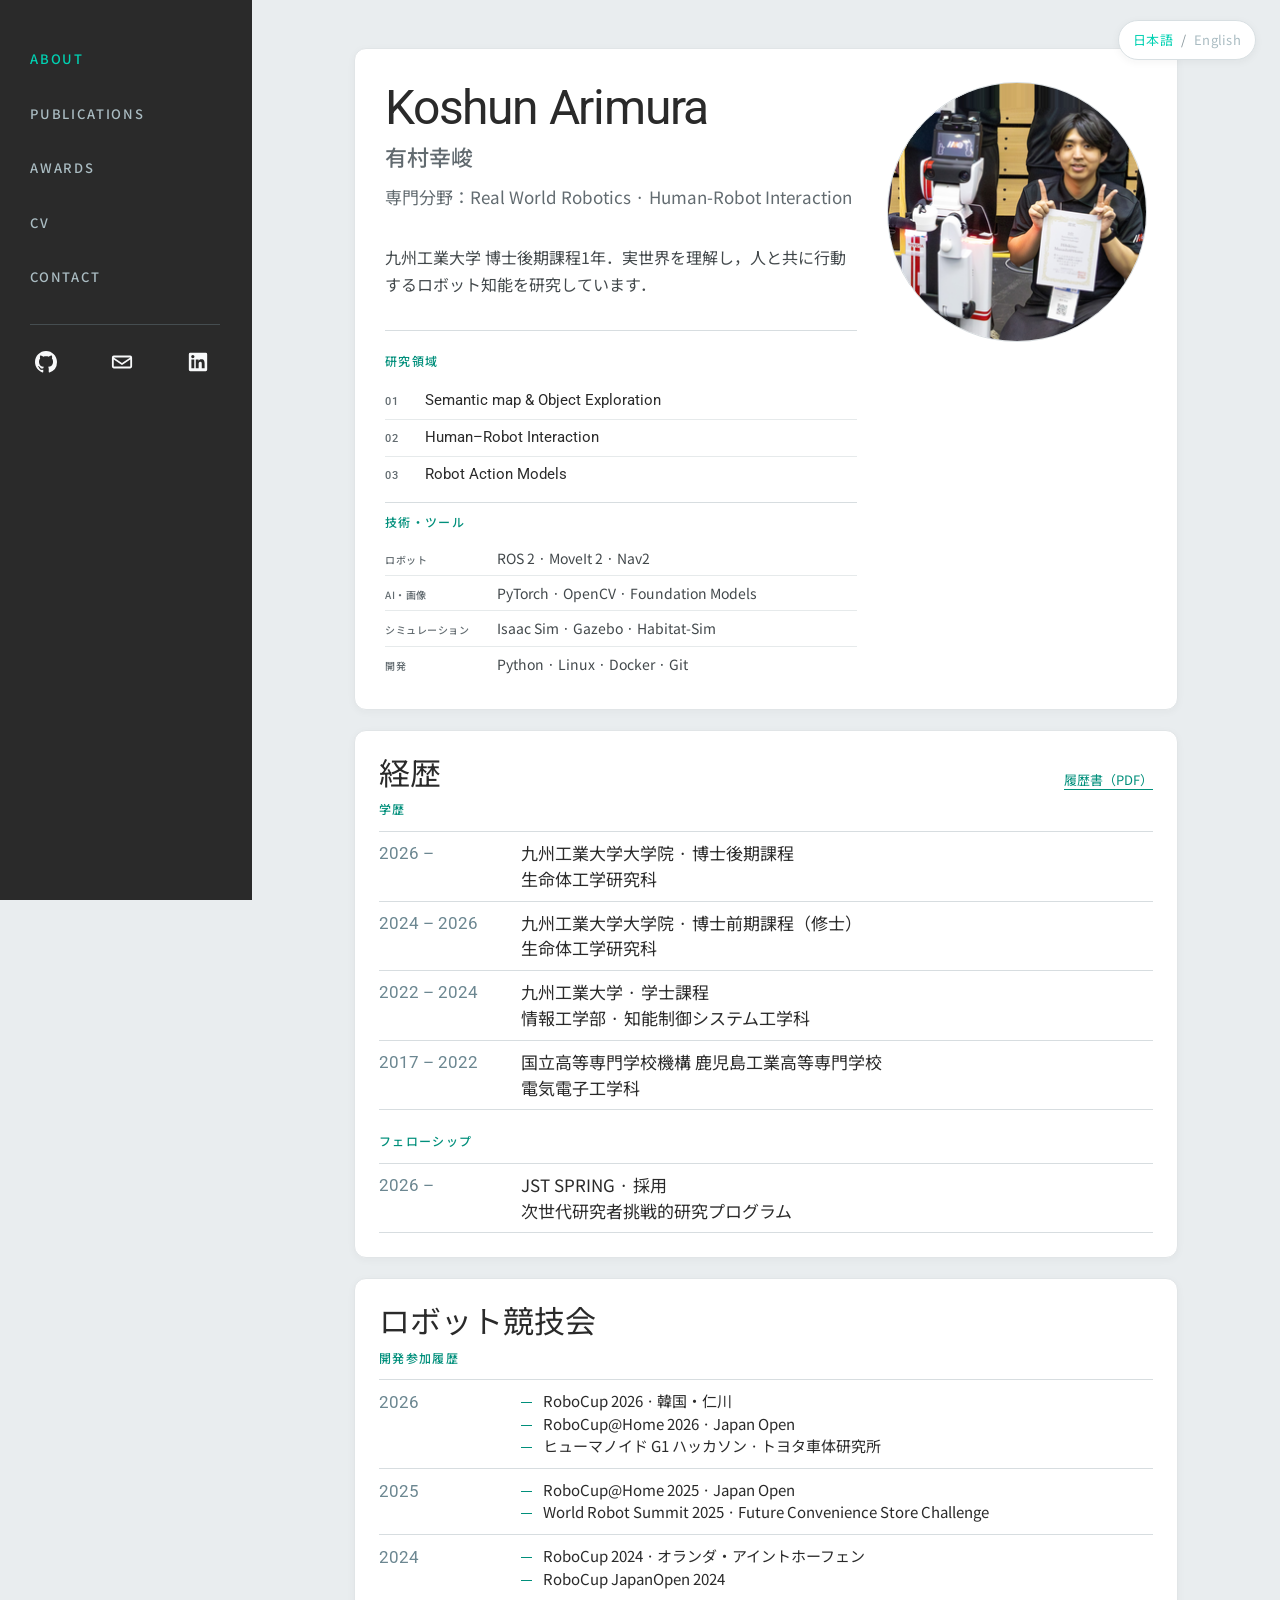
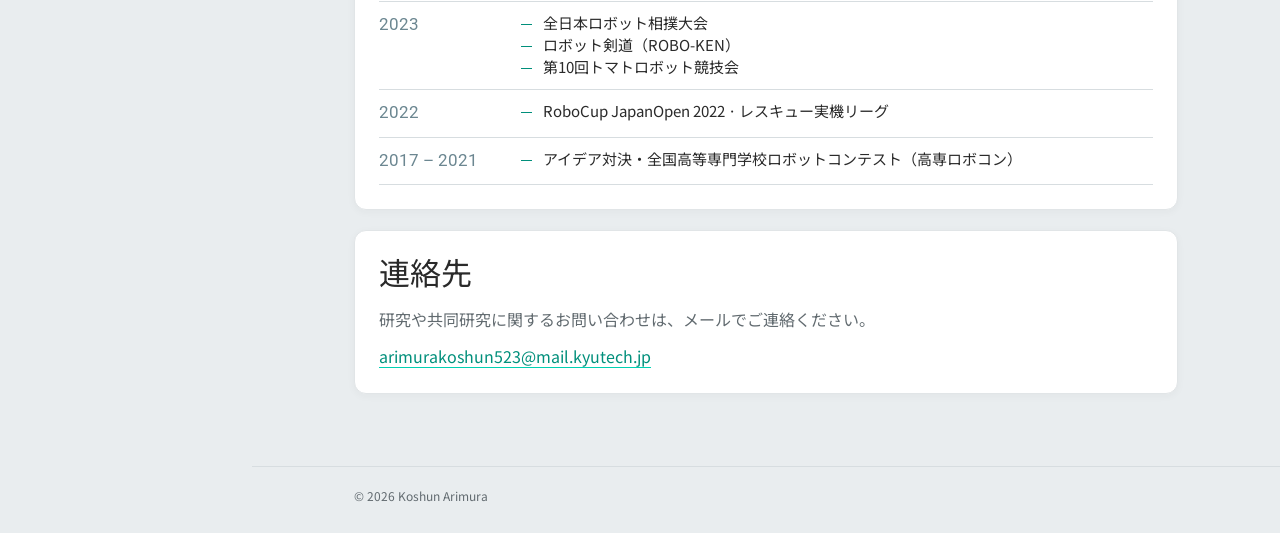
==== commit 3080beca: "Remove RViz from tools list" ====
--- a/ja/index.html
+++ b/ja/index.html
@@ -71,7 +71,7 @@
                     <div class="hero-detail tools-detail">
                         <h2 class="eyebrow">技術・ツール</h2>
                         <dl class="tool-list">
-                            <div><dt>ロボット</dt><dd>ROS 2 · MoveIt 2 · Nav2 · RViz</dd></div>
+                            <div><dt>ロボット</dt><dd>ROS 2 · MoveIt 2 · Nav2</dd></div>
                             <div><dt>AI・画像</dt><dd>PyTorch · OpenCV · Foundation Models</dd></div>
                             <div><dt>シミュレーション</dt><dd>Isaac Sim · Gazebo · Habitat-Sim</dd></div>
                             <div><dt>開発</dt><dd>Python · Linux · Docker · Git</dd></div>
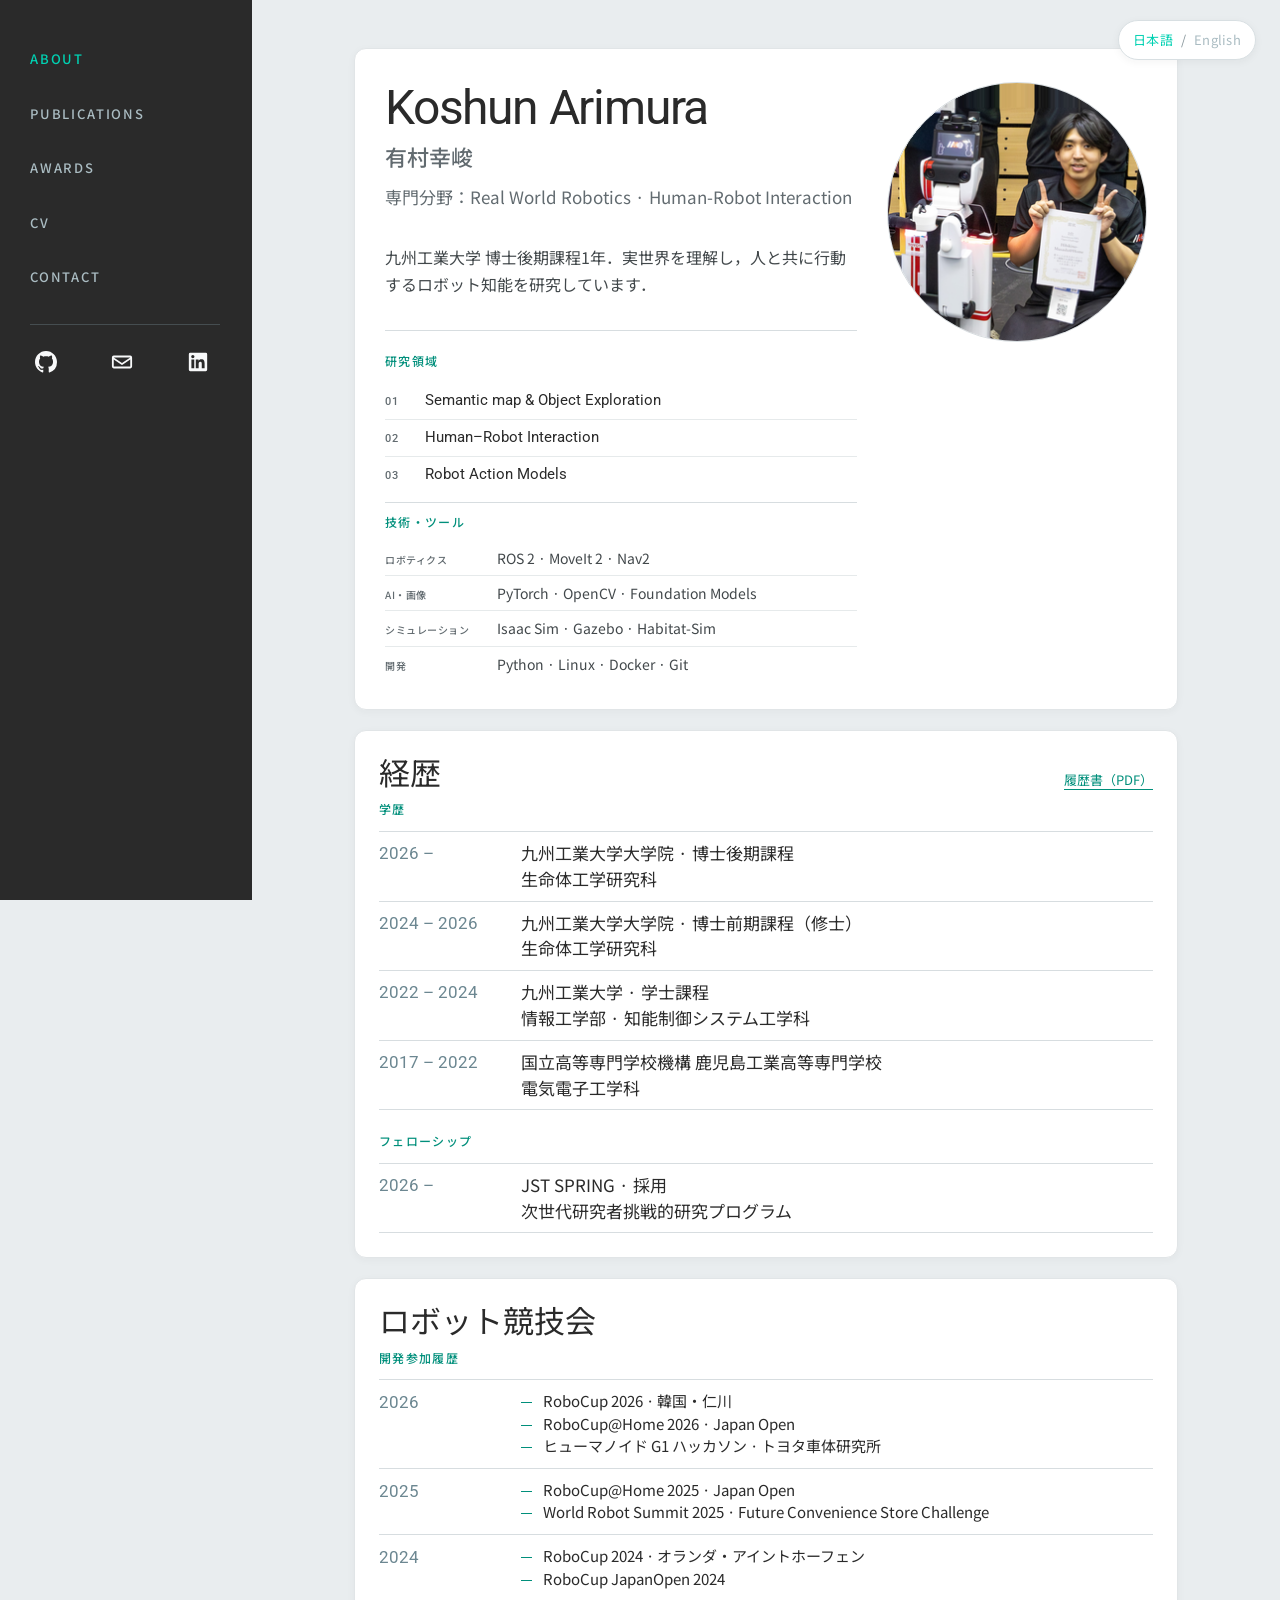
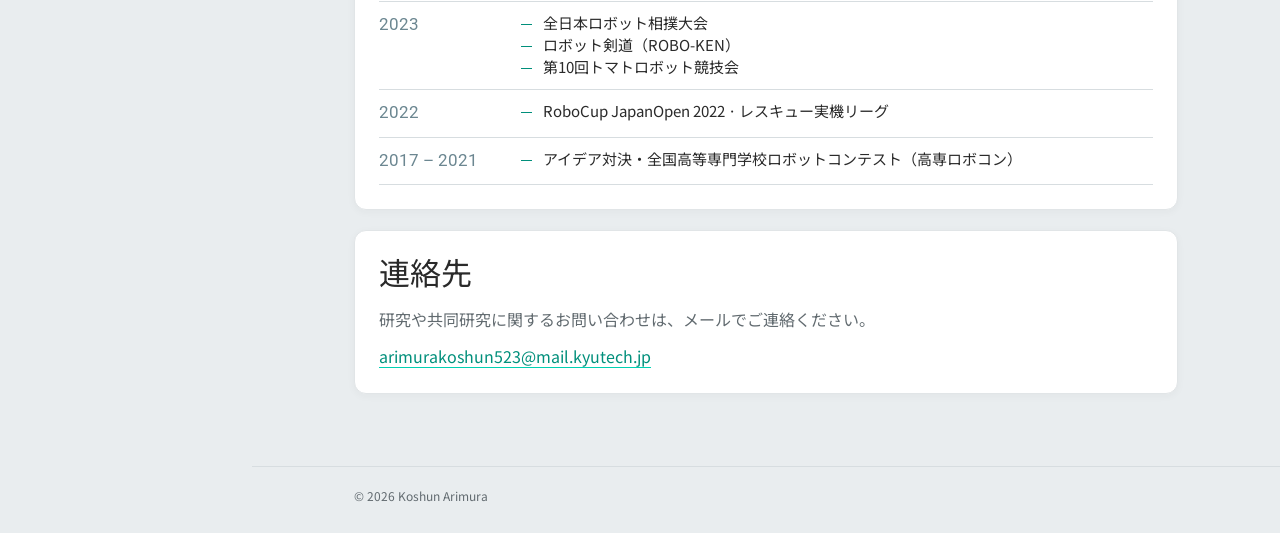
==== commit 6f93d89c: "Rename Japanese robotics tools category" ====
--- a/ja/index.html
+++ b/ja/index.html
@@ -71,7 +71,7 @@
                     <div class="hero-detail tools-detail">
                         <h2 class="eyebrow">技術・ツール</h2>
                         <dl class="tool-list">
-                            <div><dt>ロボット</dt><dd>ROS 2 · MoveIt 2 · Nav2</dd></div>
+                            <div><dt>ロボティクス</dt><dd>ROS 2 · MoveIt 2 · Nav2</dd></div>
                             <div><dt>AI・画像</dt><dd>PyTorch · OpenCV · Foundation Models</dd></div>
                             <div><dt>シミュレーション</dt><dd>Isaac Sim · Gazebo · Habitat-Sim</dd></div>
                             <div><dt>開発</dt><dd>Python · Linux · Docker · Git</dd></div>
